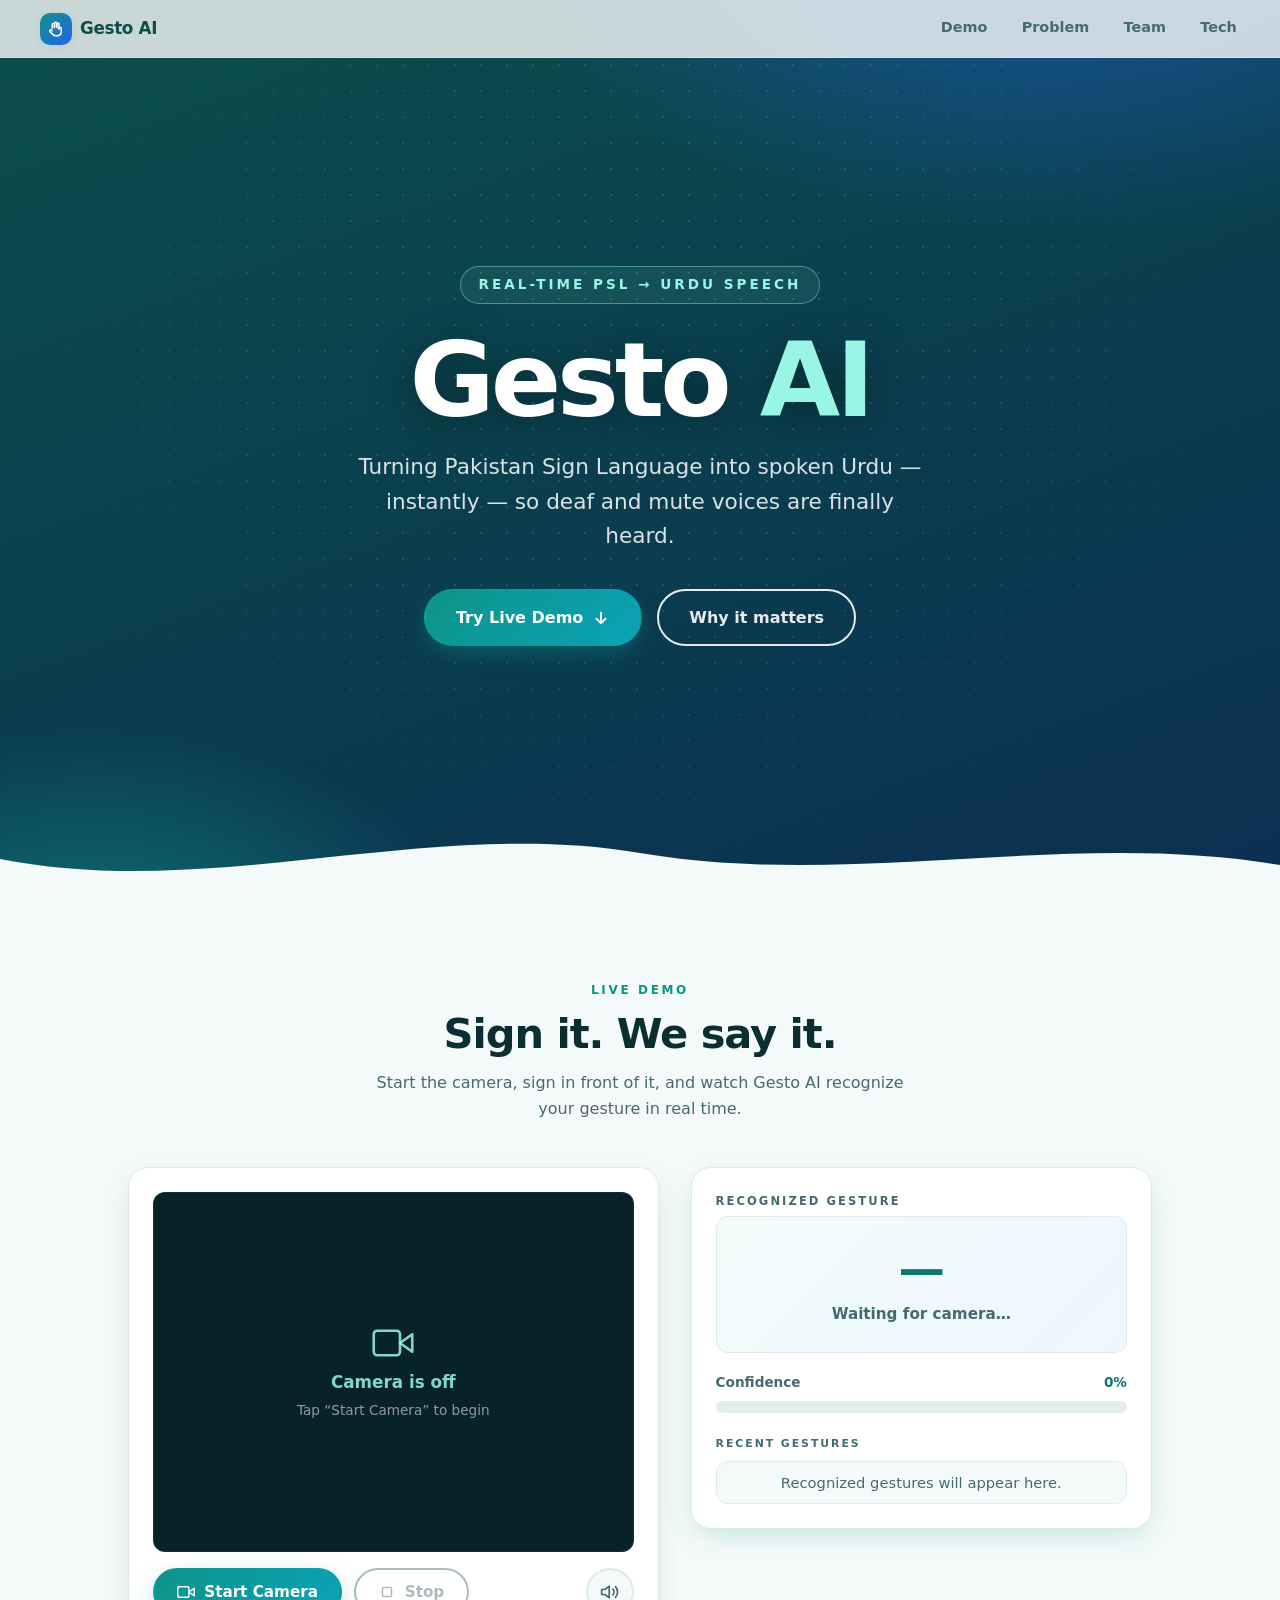
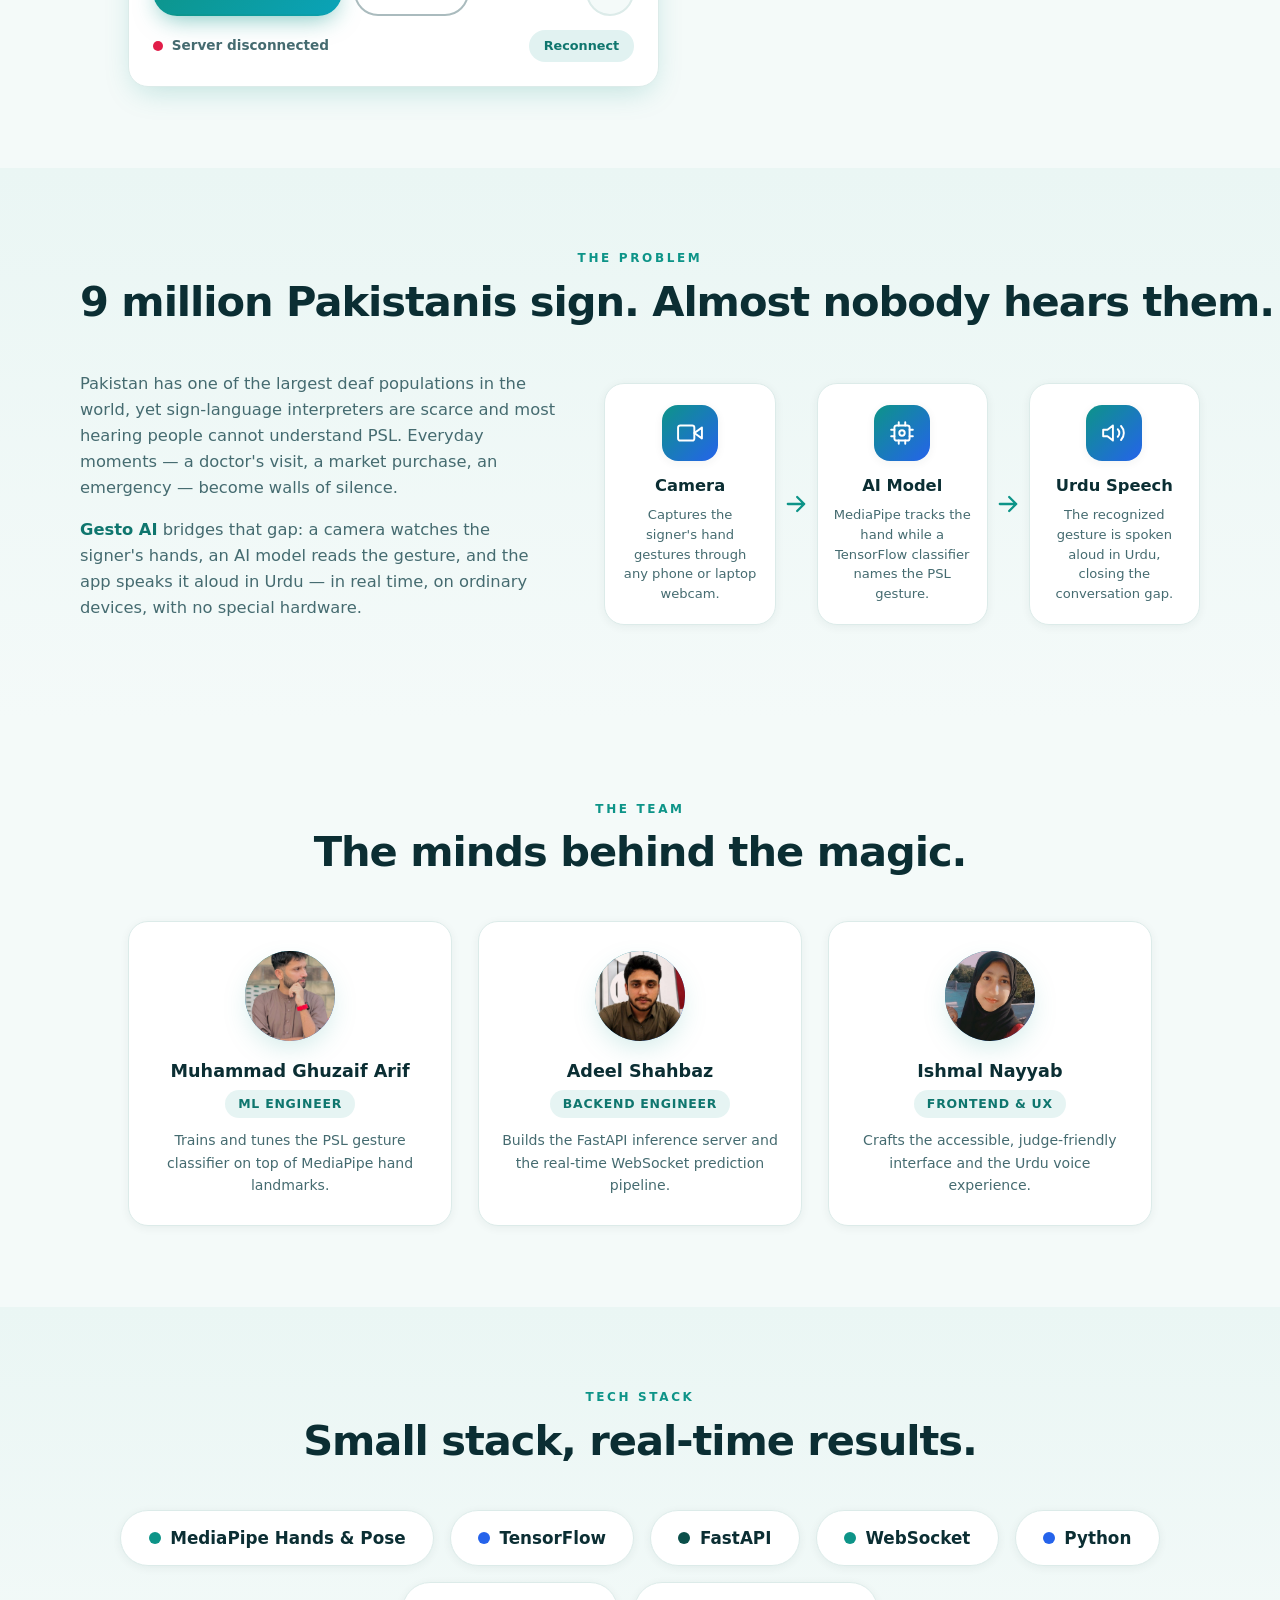
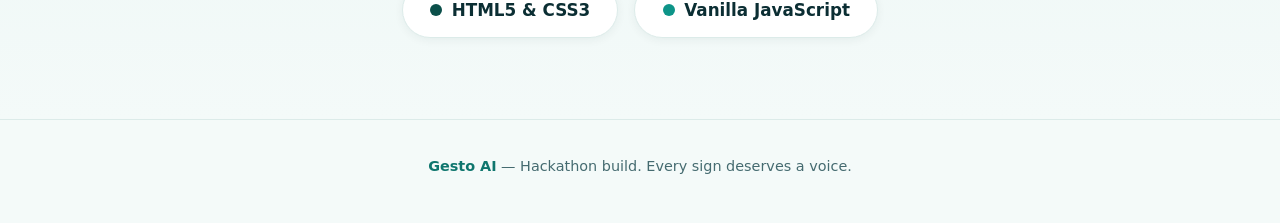
==== chat-1/gesto-ai/frontend/index.html @ 79ace266 "Initial commit - Gesto AI project" ====
<!DOCTYPE html>
<html lang="en">
<head>
  <meta charset="UTF-8" />
  <meta name="viewport" content="width=device-width, initial-scale=1.0, viewport-fit=cover" />
  <meta name="description" content="Gesto AI — real-time Pakistan Sign Language to Urdu speech translation for deaf and mute individuals." />
  <title>Gesto AI — Pakistan Sign Language to Urdu Speech</title>
  <link rel="stylesheet" href="style.css" />
</head>
<body>

  <!-- ============ STICKY NAV ============ -->
  <header class="nav">
    <a class="nav__brand" href="#hero" aria-label="Gesto AI home">
      <span class="nav__brand-mark" aria-hidden="true">
        <svg viewBox="0 0 24 24" width="18" height="18" fill="none" stroke="currentColor" stroke-width="2" stroke-linecap="round" stroke-linejoin="round">
          <path d="M7 11V6a1.5 1.5 0 0 1 3 0v4"/>
          <path d="M10 10V4.5a1.5 1.5 0 0 1 3 0V10"/>
          <path d="M13 10V5.5a1.5 1.5 0 0 1 3 0V12"/>
          <path d="M16 12v-1a1.5 1.5 0 0 1 3 0v4c0 3.5-2.5 6-6 6h-1c-2 0-3.2-.7-4.3-1.8L4 15.5c-.6-.6-.6-1.5 0-2.1.6-.6 1.5-.6 2.1 0L7 14.3"/>
        </svg>
      </span>
      Gesto&nbsp;AI
    </a>
    <nav class="nav__links" aria-label="Sections">
      <a href="#demo">Demo</a>
      <a href="#about">Problem</a>
      <a href="#team">Team</a>
      <a href="#tech">Tech</a>
    </nav>
  </header>

  <main>

    <!-- ============ 1. HERO ============ -->
    <section id="hero" class="hero" aria-labelledby="hero-title">
      <div class="hero__bg" aria-hidden="true"></div>

      <div class="hero__content">
        <p class="hero__eyebrow reveal">Real-time PSL &rarr; Urdu Speech</p>
        <h1 id="hero-title" class="hero__title reveal d1">Gesto <span>AI</span></h1>
        <p class="hero__tagline reveal d2">
          Turning Pakistan Sign Language into spoken Urdu — instantly —
          so deaf and mute voices are finally heard.
        </p>
        <div class="hero__actions reveal d3">
          <a href="#demo" class="btn btn--primary" id="hero-cta">
            Try Live Demo
            <svg viewBox="0 0 24 24" width="18" height="18" fill="none" stroke="currentColor" stroke-width="2.5" stroke-linecap="round" stroke-linejoin="round" aria-hidden="true"><path d="M12 5v14m0 0 6-6m-6 6-6-6"/></svg>
          </a>
          <a href="#about" class="btn btn--ghost">Why it matters</a>
        </div>
      </div>

      <div class="hero__wave" aria-hidden="true">
        <svg viewBox="0 0 1440 90" preserveAspectRatio="none"><path d="M0,48 C240,90 480,6 720,42 C960,78 1200,18 1440,54 L1440,90 L0,90 Z" fill="var(--surface)"/></svg>
      </div>
    </section>

    <!-- ============ 2. LIVE DEMO ============ -->
    <section id="demo" class="section demo" aria-labelledby="demo-title">
      <div class="section__head">
        <p class="section__eyebrow">Live Demo</p>
        <h2 id="demo-title" class="section__title">Sign it. We say it.</h2>
        <p class="section__sub">Start the camera, sign in front of it, and watch Gesto AI recognize your gesture in real time.</p>
      </div>

      <div class="demo__grid">

        <!-- Camera panel -->
        <div class="panel demo__camera-panel">
          <div class="demo__camera">
            <video id="webcam" autoplay playsinline muted aria-label="Webcam preview of the signer"></video>
            <div class="demo__camera-overlay" id="camera-placeholder">
              <svg viewBox="0 0 24 24" width="42" height="42" fill="none" stroke="currentColor" stroke-width="1.5" stroke-linecap="round" stroke-linejoin="round" aria-hidden="true">
                <path d="M23 7l-7 5 7 5V7z"/><rect x="1" y="5" width="15" height="14" rx="2"/>
              </svg>
              <p>Camera is off</p>
              <span>Tap “Start Camera” to begin</span>
            </div>
            <div class="demo__scanline" id="scanline" aria-hidden="true"></div>
          </div>

          <div class="demo__controls">
            <button id="start-camera" class="btn btn--primary btn--tap">
              <svg viewBox="0 0 24 24" width="18" height="18" fill="none" stroke="currentColor" stroke-width="2" stroke-linecap="round" stroke-linejoin="round" aria-hidden="true"><path d="M23 7l-7 5 7 5V7z"/><rect x="1" y="5" width="15" height="14" rx="2"/></svg>
              Start Camera
            </button>
            <button id="stop-camera" class="btn btn--ghost btn--tap" disabled>
              <svg viewBox="0 0 24 24" width="18" height="18" fill="none" stroke="currentColor" stroke-width="2" stroke-linecap="round" stroke-linejoin="round" aria-hidden="true"><rect x="6" y="6" width="12" height="12" rx="2"/></svg>
              Stop
            </button>
            <button id="speaker-btn" class="speaker-btn" aria-label="Toggle Urdu voice output" aria-pressed="false" title="Urdu voice off">
              <svg viewBox="0 0 24 24" width="20" height="20" fill="none" stroke="currentColor" stroke-width="2" stroke-linecap="round" stroke-linejoin="round" aria-hidden="true">
                <path d="M11 5 6 9H2v6h4l5 4V5z"/><path class="speaker-wave" d="M15.5 8.5a5 5 0 0 1 0 7"/><path class="speaker-wave" d="M18.5 5.5a9.5 9.5 0 0 1 0 13"/>
              </svg>
              <span class="speaker-btn__tip" role="tooltip">Toggle Urdu voice</span>
            </button>
          </div>

          <p class="demo__conn" id="conn-status" role="status">
            <span class="conn-dot" id="conn-dot"></span>
            <span id="conn-text">Server disconnected</span>
            <button id="reconnect-btn" class="conn-retry" hidden>Reconnect</button>
          </p>
        </div>

        <!-- Results panel -->
        <div class="panel demo__results-panel">
          <p class="results__label">Recognized Gesture</p>

          <div class="results__gesture-wrap" aria-live="polite">
            <p class="results__gesture" id="gesture-name">&mdash;</p>
            <p class="results__status" id="status-line">Waiting for camera&hellip;</p>
          </div>

          <div class="results__confidence">
            <div class="results__confidence-head">
              <span>Confidence</span>
              <span id="confidence-pct" class="results__pct">0%</span>
            </div>
            <div class="progress" role="progressbar" aria-label="Recognition confidence"
                 aria-valuemin="0" aria-valuemax="100" aria-valuenow="0" id="progress-wrap">
              <div class="progress__fill" id="progress-fill"></div>
            </div>
          </div>

          <div class="results__history">
            <p class="results__label results__label--small">Recent Gestures</p>
            <ul class="history-list" id="history-list" aria-live="polite">
              <li class="history-list__empty" id="history-empty">Recognized gestures will appear here.</li>
            </ul>
          </div>
        </div>

      </div>
    </section>

    <!-- ============ 3. PROBLEM / ABOUT ============ -->
    <section id="about" class="section section--alt" aria-labelledby="about-title">
      <div class="section__head">
        <p class="section__eyebrow">The Problem</p>
        <h2 id="about-title" class="section__title">9 million Pakistanis sign. Almost nobody hears them.</h2>
      </div>

      <div class="about__grid">
        <div class="about__text">
          <p>
            Pakistan has one of the largest deaf populations in the world, yet sign-language
            interpreters are scarce and most hearing people cannot understand PSL. Everyday
            moments — a doctor's visit, a market purchase, an emergency — become walls of silence.
          </p>
          <p>
            <strong>Gesto AI</strong> bridges that gap: a camera watches the signer's hands, an
            AI model reads the gesture, and the app speaks it aloud in Urdu — in real time,
            on ordinary devices, with no special hardware.
          </p>
        </div>

        <ol class="steps" aria-label="How Gesto AI works">
          <li class="step">
            <div class="step__icon" aria-hidden="true">
              <svg viewBox="0 0 24 24" width="26" height="26" fill="none" stroke="currentColor" stroke-width="1.8" stroke-linecap="round" stroke-linejoin="round"><path d="M23 7l-7 5 7 5V7z"/><rect x="1" y="5" width="15" height="14" rx="2"/></svg>
            </div>
            <h3>Camera</h3>
            <p>Captures the signer's hand gestures through any phone or laptop webcam.</p>
          </li>
          <li class="step-arrow" aria-hidden="true">
            <svg viewBox="0 0 24 24" width="28" height="28" fill="none" stroke="currentColor" stroke-width="2" stroke-linecap="round" stroke-linejoin="round"><path d="M5 12h14m0 0-6-6m6 6-6 6"/></svg>
          </li>
          <li class="step">
            <div class="step__icon" aria-hidden="true">
              <svg viewBox="0 0 24 24" width="26" height="26" fill="none" stroke="currentColor" stroke-width="1.8" stroke-linecap="round" stroke-linejoin="round"><rect x="5" y="5" width="14" height="14" rx="2"/><path d="M9 2v3M15 2v3M9 19v3M15 19v3M2 9h3M2 15h3M19 9h3M19 15h3"/><circle cx="12" cy="12" r="2.5"/></svg>
            </div>
            <h3>AI Model</h3>
            <p>MediaPipe tracks the hand while a TensorFlow classifier names the PSL gesture.</p>
          </li>
          <li class="step-arrow" aria-hidden="true">
            <svg viewBox="0 0 24 24" width="28" height="28" fill="none" stroke="currentColor" stroke-width="2" stroke-linecap="round" stroke-linejoin="round"><path d="M5 12h14m0 0-6-6m6 6-6 6"/></svg>
          </li>
          <li class="step">
            <div class="step__icon" aria-hidden="true">
              <svg viewBox="0 0 24 24" width="26" height="26" fill="none" stroke="currentColor" stroke-width="1.8" stroke-linecap="round" stroke-linejoin="round"><path d="M11 5 6 9H2v6h4l5 4V5z"/><path d="M15.5 8.5a5 5 0 0 1 0 7"/><path d="M18.5 5.5a9.5 9.5 0 0 1 0 13"/></svg>
            </div>
            <h3>Urdu Speech</h3>
            <p>The recognized gesture is spoken aloud in Urdu, closing the conversation gap.</p>
          </li>
        </ol>
      </div>
    </section>

    
        <!-- ============ 4. TEAM ============ -->
    <section id="team" class="section" aria-labelledby="team-title">
      <div class="section__head">
        <p class="section__eyebrow">The Team</p>
        <h2 id="team-title" class="section__title">The minds behind the magic.</h2>
      </div>

      <div class="team__grid">
        <article class="member">
          <div class="member__avatar">
            <img src="team/ghuzaif.jpeg" alt="Muhammad Ghuzaif Arif" />
          </div>
          <h3>Muhammad Ghuzaif Arif</h3>
          <p class="member__role">ML Engineer</p>
          <p class="member__desc">Trains and tunes the PSL gesture classifier on top of MediaPipe hand landmarks.</p>
        </article>
        <article class="member">
          <div class="member__avatar">
            <img src="team/adeel.jpeg" alt="Adeel Shahbaz" />
          </div>
          <h3>Adeel Shahbaz</h3>
          <p class="member__role">Backend Engineer</p>
          <p class="member__desc">Builds the FastAPI inference server and the real-time WebSocket prediction pipeline.</p>
        </article>
        <article class="member">
          <div class="member__avatar">
            <img src="team/ishmal.jpeg" alt="Ishmal Nayyab" />
          </div>
          <h3>Ishmal Nayyab</h3>
          <p class="member__role">Frontend &amp; UX</p>
          <p class="member__desc">Crafts the accessible, judge-friendly interface and the Urdu voice experience.</p>
        </article>
      </div>
    </section>

         <!-- ============ 5. TECH STACK ============ -->
    <section id="tech" class="section section--alt" aria-labelledby="tech-title">
      <div class="section__head">
        <p class="section__eyebrow">Tech Stack</p>
        <h2 id="tech-title" class="section__title">Small stack, real-time results.</h2>
      </div>
      <ul class="badges" aria-label="Technologies used">
        <li class="badge"><span class="badge__dot badge__dot--teal" aria-hidden="true"></span>MediaPipe Hands &amp; Pose</li>
        <li class="badge"><span class="badge__dot badge__dot--blue" aria-hidden="true"></span>TensorFlow</li>
        <li class="badge"><span class="badge__dot badge__dot--deep" aria-hidden="true"></span>FastAPI</li>
        <li class="badge"><span class="badge__dot badge__dot--teal" aria-hidden="true"></span>WebSocket</li>
        <li class="badge"><span class="badge__dot badge__dot--blue" aria-hidden="true"></span>Python</li>
        <li class="badge"><span class="badge__dot badge__dot--deep" aria-hidden="true"></span>HTML5 &amp; CSS3</li>
        <li class="badge"><span class="badge__dot badge__dot--teal" aria-hidden="true"></span>Vanilla JavaScript</li>
      </ul>
    </section>
  </main>
  <footer class="footer">
    <p><strong>Gesto AI</strong> &mdash; Hackathon build. Every sign deserves a voice.</p>
  </footer>
  <script src="script.js"></script>
</body>
</html>
---- chat-1/gesto-ai/frontend/style.css ----
/* ==========================================================================
   Gesto AI — hackathon single-page frontend
   Palette: calming teal / ocean blue on white. System fonts (offline-safe).
   ========================================================================== */

/* ---------- Design tokens ---------- */
:root {
  --ink: #0b2e33;            /* deep teal-black text */
  --ink-soft: #456b70;       /* secondary text */
  --teal: #0d9488;           /* primary teal */
  --teal-deep: #0f766e;      /* dark teal */
  --teal-dark: #0b4f4a;      /* hero gradient end */
  --blue: #2563eb;           /* ocean blue accent */
  --aqua: #99f6e4;           /* pale teal accent */
  --surface: #f4faf9;        /* page background */
  --card: #ffffff;
  --line: #dcebe9;
  --danger: #e11d48;
  --amber: #d97706;
  --radius: 20px;
  --radius-sm: 12px;
  --shadow-sm: 0 2px 10px rgba(11, 46, 51, 0.06);
  --shadow-md: 0 10px 30px -8px rgba(13, 148, 136, 0.25);
  --shadow-lg: 0 24px 60px -20px rgba(11, 46, 51, 0.35);
  --font-body: "Segoe UI", system-ui, -apple-system, "Helvetica Neue",
               "Noto Sans", Arial, sans-serif;
  --font-display: "Segoe UI Variable Display", "Segoe UI", system-ui,
                  -apple-system, "Helvetica Neue", Arial, sans-serif;
}

/* ---------- Base ---------- */
* { box-sizing: border-box; margin: 0; padding: 0; }

html { scroll-behavior: smooth; }

body {
  font-family: var(--font-body);
  background: var(--surface);
  color: var(--ink);
  line-height: 1.6;
  -webkit-font-smoothing: antialiased;
  overflow-x: hidden;
}

img, svg { display: block; }

::selection { background: var(--aqua); color: var(--teal-dark); }

a { color: inherit; text-decoration: none; }

:focus-visible {
  outline: 3px solid var(--blue);
  outline-offset: 3px;
  border-radius: 6px;
}

/* ---------- Sticky nav ---------- */
.nav {
  position: fixed;
  inset: 0 0 auto 0;
  z-index: 50;
  display: flex;
  align-items: center;
  justify-content: space-between;
  gap: 1rem;
  padding: 0.65rem clamp(1rem, 4vw, 2.5rem);
  background: rgba(255, 255, 255, 0.78);
  backdrop-filter: blur(12px);
  -webkit-backdrop-filter: blur(12px);
  border-bottom: 1px solid rgba(220, 235, 233, 0.6);
}

.nav__brand {
  display: inline-flex;
  align-items: center;
  gap: 0.5rem;
  font-family: var(--font-display);
  font-weight: 800;
  font-size: 1.05rem;
  letter-spacing: -0.02em;
  color: var(--teal-dark);
}

.nav__brand-mark {
  display: grid;
  place-items: center;
  width: 32px;
  height: 32px;
  border-radius: 10px;
  color: #fff;
  background: linear-gradient(135deg, var(--teal), var(--blue));
  box-shadow: var(--shadow-sm);
}

.nav__links { display: flex; gap: clamp(0.75rem, 2.5vw, 1.75rem); }

.nav__links a {
  font-size: 0.9rem;
  font-weight: 600;
  color: var(--ink-soft);
  padding: 0.35rem 0.2rem;
  border-bottom: 2px solid transparent;
  transition: color 0.2s ease, border-color 0.2s ease;
}

.nav__links a:hover { color: var(--teal-deep); border-color: var(--teal); }

/* ---------- Hero ---------- */
.hero {
  position: relative;
  min-height: 100svh;
  display: grid;
  place-items: center;
  text-align: center;
  padding: clamp(5rem, 12vh, 8rem) clamp(1rem, 5vw, 3rem) 6rem;
  color: #fff;
  isolation: isolate;
}

.hero__bg {
  position: absolute;
  inset: 0;
  z-index: -1;
  background:
    radial-gradient(60rem 34rem at 82% -10%, rgba(37, 99, 235, 0.55), transparent 60%),
    radial-gradient(44rem 30rem at 8% 110%, rgba(20, 184, 166, 0.5), transparent 55%),
    linear-gradient(160deg, var(--teal-dark) 0%, #0a3d4f 55%, #0c2f52 100%);
}

.hero__bg::after {
  /* faint dotted texture for depth */
  content: "";
  position: absolute;
  inset: 0;
  background-image: radial-gradient(rgba(255, 255, 255, 0.14) 1px, transparent 1.6px);
  background-size: 26px 26px;
  mask-image: radial-gradient(ellipse at 50% 40%, black 20%, transparent 75%);
  -webkit-mask-image: radial-gradient(ellipse at 50% 40%, black 20%, transparent 75%);
}

.hero__content { max-width: 860px; }

.hero__eyebrow {
  display: inline-block;
  font-size: clamp(0.72rem, 1.6vw, 0.85rem);
  font-weight: 700;
  letter-spacing: 0.22em;
  text-transform: uppercase;
  color: var(--aqua);
  border: 1px solid rgba(153, 246, 228, 0.4);
  background: rgba(153, 246, 228, 0.08);
  padding: 0.45rem 1.1rem;
  border-radius: 999px;
  margin-bottom: 1.4rem;
}

.hero__title {
  font-family: var(--font-display);
  font-size: clamp(3.2rem, 11vw, 6.5rem);
  font-weight: 800;
  letter-spacing: -0.04em;
  line-height: 1.02;
  margin-bottom: 1.1rem;
  text-shadow: 0 6px 40px rgba(0, 0, 0, 0.35);
}

.hero__title span { color: var(--aqua); }

.hero__tagline {
  font-size: clamp(1.05rem, 2.6vw, 1.35rem);
  color: rgba(255, 255, 255, 0.85);
  max-width: 42ch;
  margin: 0 auto 2.2rem;
}

.hero__actions {
  display: flex;
  flex-wrap: wrap;
  justify-content: center;
  gap: 0.9rem;
}

.hero__wave {
  position: absolute;
  left: 0;
  right: 0;
  bottom: -1px;
  line-height: 0;
}

.hero__wave svg { width: 100%; height: clamp(40px, 8vw, 90px); }

/* ---------- Buttons ---------- */
.btn {
  display: inline-flex;
  align-items: center;
  gap: 0.55rem;
  font-family: var(--font-body);
  font-weight: 700;
  font-size: 1rem;
  border: 2px solid transparent;
  border-radius: 999px;
  padding: 0.85rem 1.9rem;
  cursor: pointer;
  transition: transform 0.18s ease, box-shadow 0.18s ease,
              background 0.18s ease, color 0.18s ease;
  -webkit-tap-highlight-color: transparent;
}

.btn:active { transform: translateY(1px) scale(0.985); }

.btn--primary {
  color: #fff;
  background: linear-gradient(135deg, var(--teal), #0aa3b8);
  box-shadow: 0 8px 24px -6px rgba(13, 148, 136, 0.55);
}

.btn--primary:hover { transform: translateY(-2px); box-shadow: 0 14px 30px -8px rgba(13, 148, 136, 0.65); }

.btn--ghost {
  color: inherit;
  border-color: currentColor;
  background: transparent;
}

.hero .btn--ghost { color: rgba(255, 255, 255, 0.9); }
.hero .btn--ghost:hover { background: rgba(255, 255, 255, 0.12); }

.btn--tap { min-height: 48px; font-size: 0.95rem; padding: 0.7rem 1.4rem; }

.btn:disabled {
  opacity: 0.45;
  cursor: not-allowed;
  transform: none;
  box-shadow: none;
}

.demo .btn--ghost { color: var(--ink-soft); }
.demo .btn--ghost:hover:not(:disabled) { background: rgba(13, 148, 136, 0.08); }

/* ---------- Sections (shared) ---------- */
.section {
  padding: clamp(4rem, 9vh, 6.5rem) clamp(1rem, 5vw, 3rem);
  max-width: 1120px;
  margin: 0 auto;
  scroll-margin-top: 70px;
}

.section--alt {
  max-width: none;
  background: linear-gradient(180deg, #eaf6f4 0%, var(--surface) 100%);
}

.section--alt > * { max-width: 1120px; margin-left: auto; margin-right: auto; }

.section__head { text-align: center; margin-bottom: clamp(2rem, 5vh, 3.2rem); }

.section__eyebrow {
  font-size: 0.75rem;
  font-weight: 700;
  letter-spacing: 0.22em;
  text-transform: uppercase;
  color: var(--teal);
  margin-bottom: 0.6rem;
}

.section__title {
  font-family: var(--font-display);
  font-size: clamp(1.7rem, 5vw, 2.6rem);
  font-weight: 800;
  letter-spacing: -0.025em;
  line-height: 1.15;
  color: var(--ink);
  max-width: 100%;
  margin: 0 auto;
  white-space: nowrap;
}

.section__sub {
  color: var(--ink-soft);
  max-width: 52ch;
  margin: 0.8rem auto 0;
}

/* ---------- Demo ---------- */
.demo__grid {
  display: grid;
  grid-template-columns: minmax(0, 1.15fr) minmax(0, 1fr);
  gap: clamp(1.2rem, 3vw, 2rem);
  align-items: start;
}

.panel {
  background: var(--card);
  border: 1px solid var(--line);
  border-radius: var(--radius);
  box-shadow: var(--shadow-md);
  padding: clamp(1rem, 2.5vw, 1.5rem);
}

/* Camera feed */
.demo__camera {
  position: relative;
  aspect-ratio: 4 / 3;
  border-radius: var(--radius-sm);
  overflow: hidden;
  background: #07222a;
  box-shadow: inset 0 0 0 1px rgba(255, 255, 255, 0.06);
}

#webcam {
  width: 100%;
  height: 100%;
  object-fit: cover;
  /* Mirrored for display ONLY — capture always reads raw video data */
  transform: scaleX(-1);
}

.demo__camera-overlay {
  position: absolute;
  inset: 0;
  display: grid;
  place-content: center;
  justify-items: center;
  gap: 0.3rem;
  text-align: center;
  color: rgba(153, 246, 228, 0.85);
  transition: opacity 0.35s ease;
}

.demo__camera-overlay p { font-weight: 700; font-size: 1.05rem; }
.demo__camera-overlay span { font-size: 0.85rem; color: rgba(255, 255, 255, 0.55); }
.demo__camera-overlay.is-hidden { opacity: 0; pointer-events: none; }

.demo__scanline {
  position: absolute;
  left: 6%;
  right: 6%;
  top: 0;
  height: 3px;
  border-radius: 3px;
  background: linear-gradient(90deg, transparent, var(--aqua), transparent);
  box-shadow: 0 0 18px 2px rgba(153, 246, 228, 0.7);
  opacity: 0;
}

.demo__scanline.is-scanning {
  opacity: 0.9;
  animation: scan 2.6s ease-in-out infinite;
}

@keyframes scan {
  0%, 100% { top: 8%; }
  50% { top: 90%; }
}

/* Camera controls */
.demo__controls {
  display: flex;
  align-items: center;
  gap: 0.7rem;
  margin-top: 1rem;
}

.speaker-btn {
  position: relative;
  margin-left: auto;
  display: grid;
  place-items: center;
  width: 48px;
  height: 48px;
  border-radius: 50%;
  border: 2px solid var(--line);
  background: var(--surface);
  color: var(--ink-soft);
  cursor: pointer;
  transition: all 0.2s ease;
  -webkit-tap-highlight-color: transparent;
}

.speaker-btn:hover { border-color: var(--teal); color: var(--teal-deep); }

.speaker-btn.is-active {
  background: linear-gradient(135deg, var(--teal), #0aa3b8);
  border-color: transparent;
  color: #fff;
  box-shadow: 0 0 0 5px rgba(13, 148, 136, 0.18);
}

.speaker-btn.is-active .speaker-wave { animation: soundwave 1.1s ease-in-out infinite; }
.speaker-btn.is-active .speaker-wave:last-of-type { animation-delay: 0.18s; }

@keyframes soundwave { 0%, 100% { opacity: 1; } 50% { opacity: 0.25; } }

.speaker-btn__tip {
  position: absolute;
  bottom: calc(100% + 10px);
  right: 0;
  white-space: nowrap;
  font-size: 0.75rem;
  font-weight: 600;
  color: #fff;
  background: var(--ink);
  padding: 0.35rem 0.7rem;
  border-radius: 8px;
  opacity: 0;
  transform: translateY(4px);
  pointer-events: none;
  transition: opacity 0.2s ease, transform 0.2s ease;
}

.speaker-btn:hover .speaker-btn__tip,
.speaker-btn:focus-visible .speaker-btn__tip { opacity: 1; transform: translateY(0); }

/* Connection status */
.demo__conn {
  display: flex;
  align-items: center;
  gap: 0.55rem;
  margin-top: 0.9rem;
  font-size: 0.85rem;
  font-weight: 600;
  color: var(--ink-soft);
}

.conn-dot {
  width: 10px;
  height: 10px;
  border-radius: 50%;
  background: #94a3b8;
  flex-shrink: 0;
  transition: background 0.3s ease;
}

.conn-dot.is-connected { background: #10b981; box-shadow: 0 0 0 4px rgba(16, 185, 129, 0.18); animation: pulse 1.8s ease-in-out infinite; }
.conn-dot.is-connecting { background: var(--amber); }
.conn-dot.is-disconnected { background: var(--danger); }

@keyframes pulse {
  0%, 100% { box-shadow: 0 0 0 3px rgba(16, 185, 129, 0.22); }
  50% { box-shadow: 0 0 0 7px rgba(16, 185, 129, 0.08); }
}

.conn-retry {
  margin-left: auto;
  font: inherit;
  font-weight: 700;
  font-size: 0.8rem;
  color: var(--teal-deep);
  background: rgba(13, 148, 136, 0.12);
  border: none;
  border-radius: 999px;
  padding: 0.35rem 0.9rem;
  cursor: pointer;
  transition: background 0.2s ease;
}

.conn-retry:hover { background: rgba(13, 148, 136, 0.22); }

/* Results panel */
.results__label {
  font-size: 0.72rem;
  font-weight: 700;
  letter-spacing: 0.18em;
  text-transform: uppercase;
  color: var(--ink-soft);
  margin-bottom: 0.4rem;
}

.results__label--small { font-size: 0.68rem; margin-bottom: 0.5rem; }

.results__gesture-wrap {
  background: linear-gradient(135deg, #f0fdfa, #eff6ff);
  border: 1px solid var(--line);
  border-radius: var(--radius-sm);
  padding: clamp(1.1rem, 3vw, 1.6rem);
  text-align: center;
  margin-bottom: 1.2rem;
  min-height: 118px;
  display: grid;
  align-content: center;
}

.results__gesture {
  font-family: var(--font-display);
  font-size: clamp(1.9rem, 6vw, 2.9rem);
  font-weight: 800;
  letter-spacing: -0.02em;
  color: var(--teal-deep);
  line-height: 1.15;
  overflow-wrap: anywhere;
}

.results__gesture.flash { animation: gestureflash 0.5s ease; }

@keyframes gestureflash {
  0% { transform: scale(0.92); opacity: 0.4; }
  100% { transform: scale(1); opacity: 1; }
}

.results__status { margin-top: 0.35rem; font-size: 0.95rem; font-weight: 600; color: var(--ink-soft); }

/* Confidence bar */
.results__confidence { margin-bottom: 1.4rem; }

.results__confidence-head {
  display: flex;
  justify-content: space-between;
  font-size: 0.85rem;
  font-weight: 600;
  color: var(--ink-soft);
  margin-bottom: 0.45rem;
}

.results__pct { font-weight: 800; color: var(--teal-deep); font-variant-numeric: tabular-nums; }

.progress {
  height: 12px;
  border-radius: 999px;
  background: #e2efed;
  overflow: hidden;
}

.progress__fill {
  height: 100%;
  width: 0%;
  border-radius: inherit;
  background: linear-gradient(90deg, var(--teal), var(--blue));
  transition: width 0.25s ease;
}

/* History list */
.history-list {
  list-style: none;
  display: flex;
  flex-direction: column;
  gap: 0.45rem;
  max-height: 240px;
  overflow-y: auto;
}

.history-list li {
  display: flex;
  align-items: center;
  gap: 0.7rem;
  background: var(--surface);
  border: 1px solid var(--line);
  border-radius: var(--radius-sm);
  padding: 0.55rem 0.85rem;
  font-size: 0.92rem;
  animation: slidein 0.3s ease;
}

@keyframes slidein {
  from { opacity: 0; transform: translateY(-6px); }
  to { opacity: 1; transform: translateY(0); }
}

.history-list .h-name { font-weight: 700; color: var(--ink); overflow-wrap: anywhere; }
.history-list .h-conf {
  margin-left: auto;
  font-size: 0.78rem;
  font-weight: 700;
  color: var(--teal-deep);
  font-variant-numeric: tabular-nums;
  flex-shrink: 0;
}
.history-list .h-time { font-size: 0.72rem; color: var(--ink-soft); flex-shrink: 0; }

.history-list__empty {
  justify-content: center;
  color: var(--ink-soft);
  font-size: 0.85rem;
  border-style: dashed;
  animation: none;
}

/* ---------- About / steps ---------- */
.about__grid {
  display: grid;
  grid-template-columns: minmax(0, 1fr) minmax(0, 1.25fr);
  gap: clamp(1.5rem, 4vw, 3rem);
  align-items: center;
}

.about__text p { color: var(--ink-soft); margin-bottom: 1rem; font-size: 1.02rem; }
.about__text strong { color: var(--teal-deep); }

.steps {
  list-style: none;
  display: flex;
  align-items: stretch;
  gap: 0.4rem;
}

.step {
  flex: 1;
  background: var(--card);
  border: 1px solid var(--line);
  border-radius: var(--radius);
  padding: 1.3rem 1rem;
  text-align: center;
  box-shadow: var(--shadow-sm);
  transition: transform 0.25s ease, box-shadow 0.25s ease;
}

.step:hover { transform: translateY(-5px); box-shadow: var(--shadow-md); }

.step__icon {
  display: grid;
  place-items: center;
  width: 56px;
  height: 56px;
  margin: 0 auto 0.8rem;
  border-radius: 16px;
  color: #fff;
  background: linear-gradient(135deg, var(--teal), var(--blue));
  box-shadow: var(--shadow-sm);
}

.step h3 { font-size: 1.02rem; font-weight: 800; margin-bottom: 0.35rem; }
.step p { font-size: 0.82rem; color: var(--ink-soft); line-height: 1.5; }

.step-arrow {
  display: grid;
  place-items: center;
  color: var(--teal);
  flex-shrink: 0;
}

/* ---------- Team ---------- */
.team__grid {
  display: grid;
  grid-template-columns: repeat(3, minmax(0, 1fr));
  gap: clamp(1rem, 3vw, 1.6rem);
}

.member {
  background: var(--card);
  border: 1px solid var(--line);
  border-radius: var(--radius);
  padding: 1.8rem 1.4rem;
  text-align: center;
  box-shadow: var(--shadow-sm);
  transition: transform 0.25s ease, box-shadow 0.25s ease;
}

.member:hover { transform: translateY(-5px); box-shadow: var(--shadow-md); }

.member__avatar {
  position: relative;
  width: 90px;
  height: 90px;
  margin: 0 auto 1rem;
  border-radius: 50%;
  overflow: hidden;
  font-weight: 800;
  font-size: 1.3rem;
  color: #fff;
  background: linear-gradient(135deg, var(--teal), var(--blue));
  box-shadow: var(--shadow-md);
  display: flex;
  align-items: center;
  justify-content: center;
}

.member__avatar img {
  position: absolute;
  inset: 0;
  width: 100%;
  height: 100%;
  object-fit: cover;
  object-position: center top;
}

.member h3 { font-size: 1.1rem; font-weight: 800; }

.member__role {
  display: inline-block;
  margin: 0.3rem 0 0.7rem;
  font-size: 0.78rem;
  font-weight: 700;
  letter-spacing: 0.06em;
  text-transform: uppercase;
  color: var(--teal-deep);
  background: rgba(13, 148, 136, 0.1);
  padding: 0.25rem 0.8rem;
  border-radius: 999px;
}

.member__desc { font-size: 0.88rem; color: var(--ink-soft); }

/* ---------- Tech badges ---------- */
.badges {
  list-style: none;
  display: flex;
  flex-wrap: wrap;
  justify-content: center;
  gap: 1rem;
}

.badge {
  display: inline-flex;
  align-items: center;
  gap: 0.6rem;
  background: var(--card);
  border: 1px solid var(--line);
  border-radius: 999px;
  padding: 0.85rem 1.7rem;
  font-weight: 700;
  font-size: 1.05rem;
  color: var(--ink);
  box-shadow: var(--shadow-sm);
  transition: transform 0.2s ease, box-shadow 0.2s ease;
}

.badge:hover { transform: translateY(-3px); box-shadow: var(--shadow-md); }

.badge__dot { width: 12px; height: 12px; border-radius: 50%; }
.badge__dot--teal { background: var(--teal); }
.badge__dot--blue { background: var(--blue); }
.badge__dot--deep { background: var(--teal-dark); }

/* ---------- Footer ---------- */
.footer {
  text-align: center;
  padding: 2.2rem 1rem 2.8rem;
  color: var(--ink-soft);
  font-size: 0.9rem;
  border-top: 1px solid var(--line);
}

.footer strong { color: var(--teal-deep); }

/* ---------- Reveal-on-scroll ---------- */
.reveal {
  opacity: 0;
  transform: translateY(22px);
  animation: rise 0.8s cubic-bezier(0.22, 1, 0.36, 1) forwards;
}

.d1 { animation-delay: 0.12s; }
.d2 { animation-delay: 0.24s; }
.d3 { animation-delay: 0.38s; }

@keyframes rise {
  to { opacity: 1; transform: translateY(0); }
}

.scroll-reveal { opacity: 0; transform: translateY(26px); transition: opacity 0.7s ease, transform 0.7s cubic-bezier(0.22, 1, 0.36, 1); }
.scroll-reveal.is-visible { opacity: 1; transform: translateY(0); }

/* ---------- Responsive ---------- */
@media (max-width: 900px) {
  .demo__grid { grid-template-columns: 1fr; }
  .about__grid { grid-template-columns: 1fr; }
  .team__grid { grid-template-columns: 1fr; max-width: 420px; margin: 0 auto; }

  .steps { flex-direction: column; align-items: center; }
  .step { width: 100%; max-width: 380px; }
  .step-arrow svg { transform: rotate(90deg); }
}

@media (max-width: 560px) {
  .nav__links a { font-size: 0.8rem; }
  .demo__controls { flex-wrap: wrap; }
  .demo__controls .btn { flex: 1; justify-content: center; }
  .speaker-btn { margin-left: 0; }
  .hero { padding-top: 6.5rem; }
}

/* ---------- Reduced motion ---------- */
@media (prefers-reduced-motion: reduce) {
  html { scroll-behavior: auto; }
  *, *::before, *::after {
    animation-duration: 0.01ms !important;
    animation-iteration-count: 1 !important;
    transition-duration: 0.01ms !important;
  }
  .reveal, .scroll-reveal { opacity: 1; transform: none; }
}
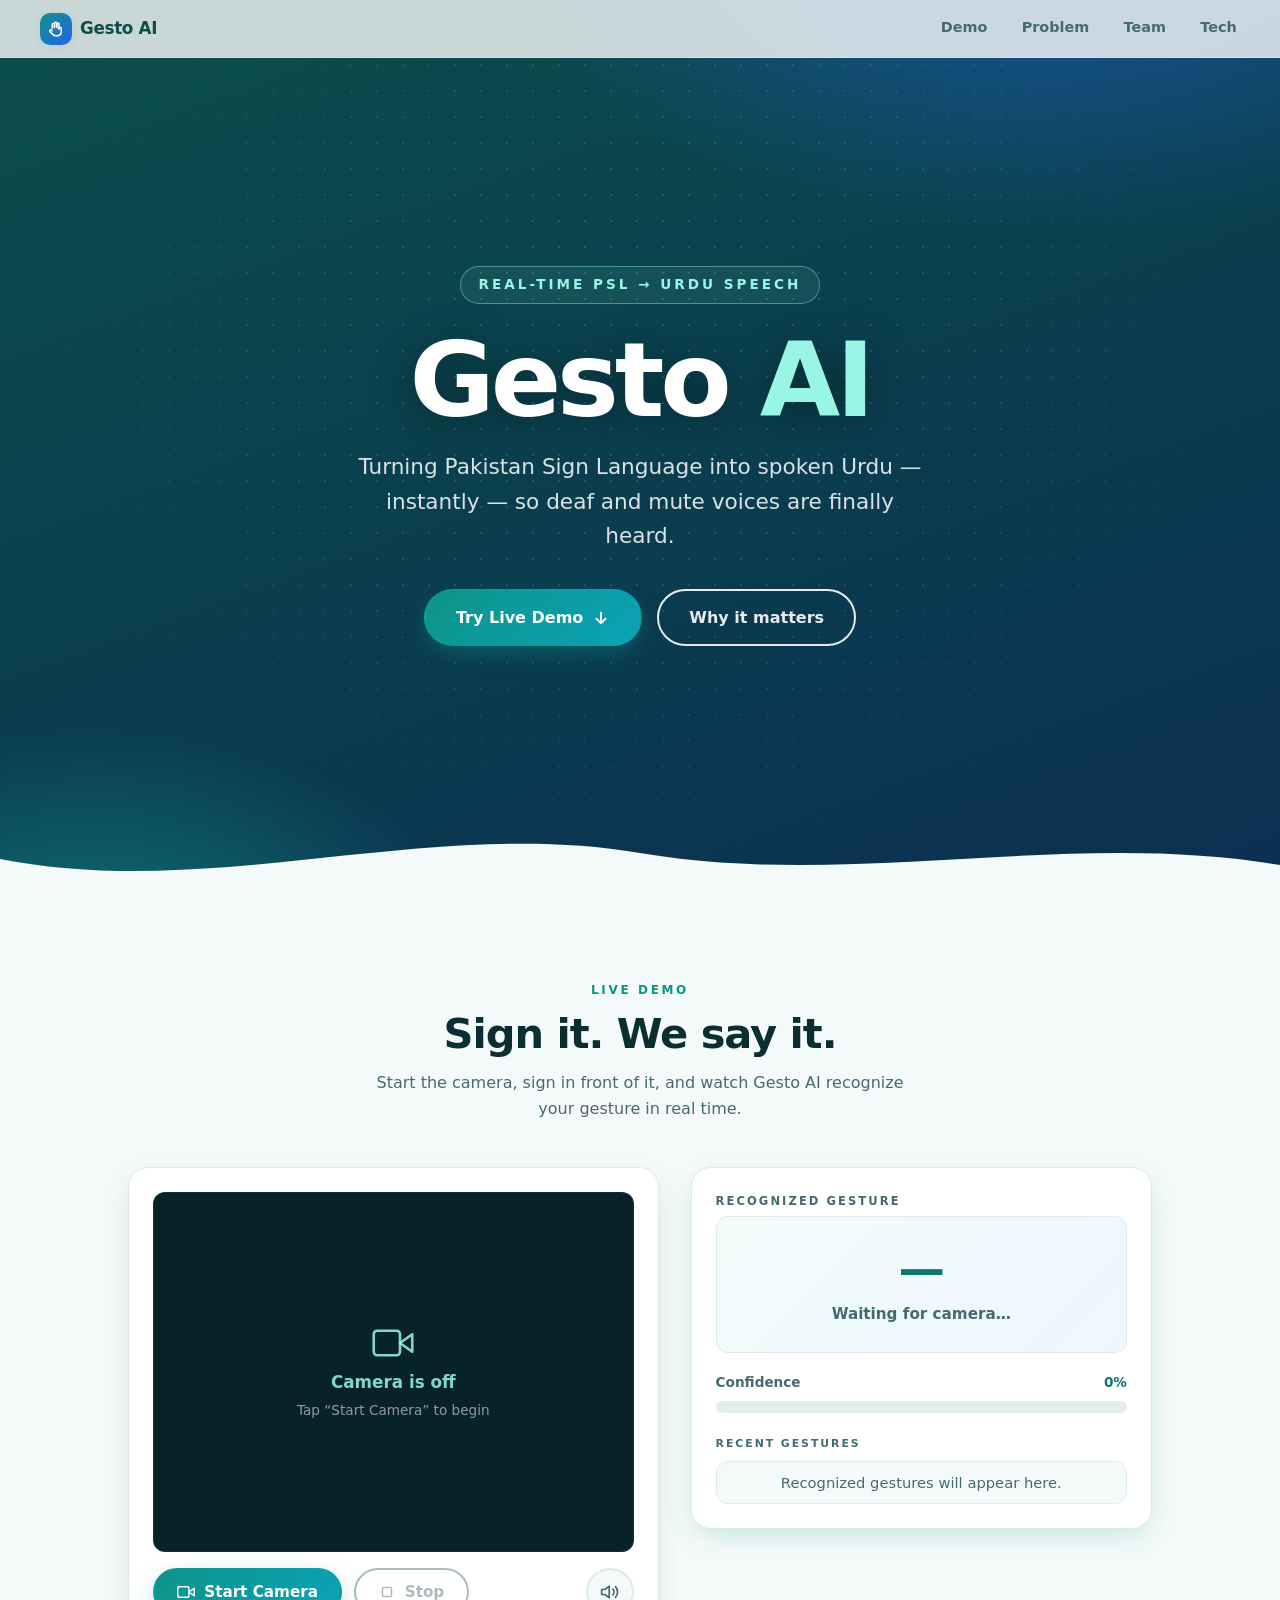
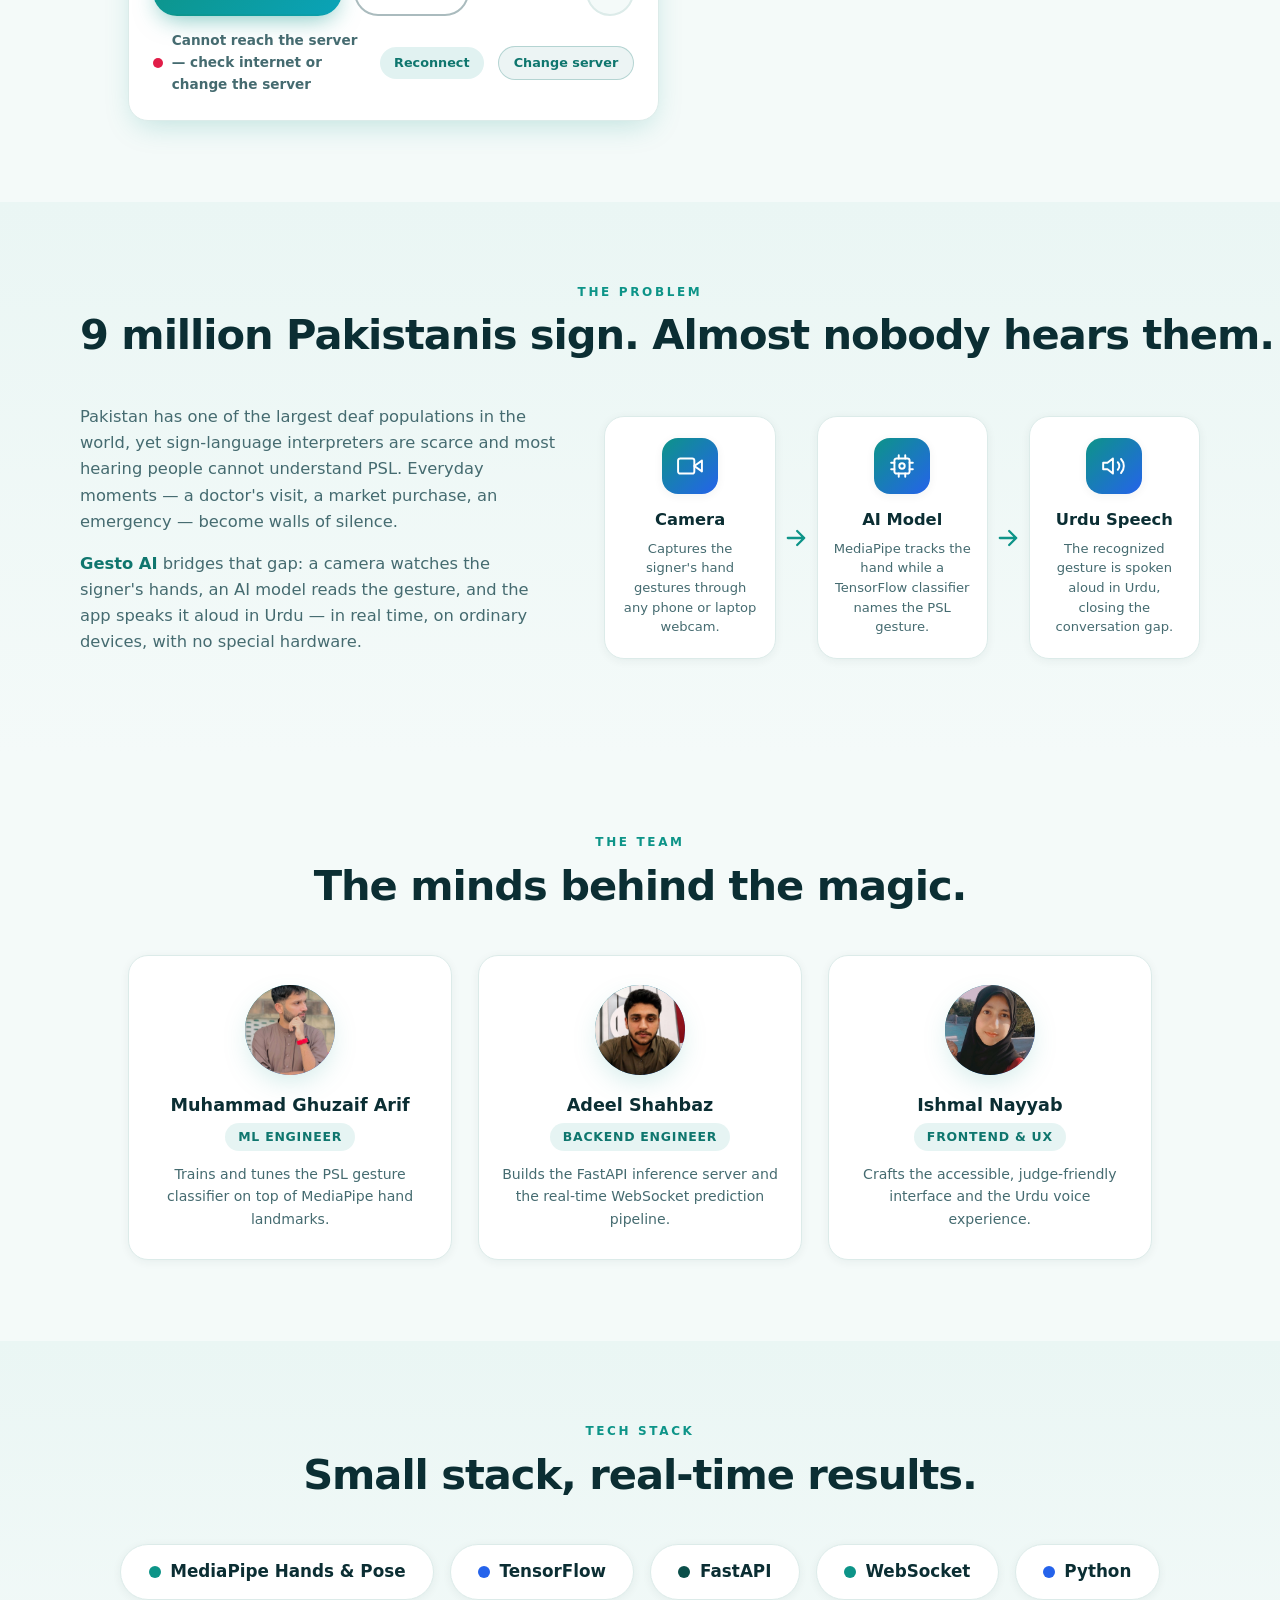
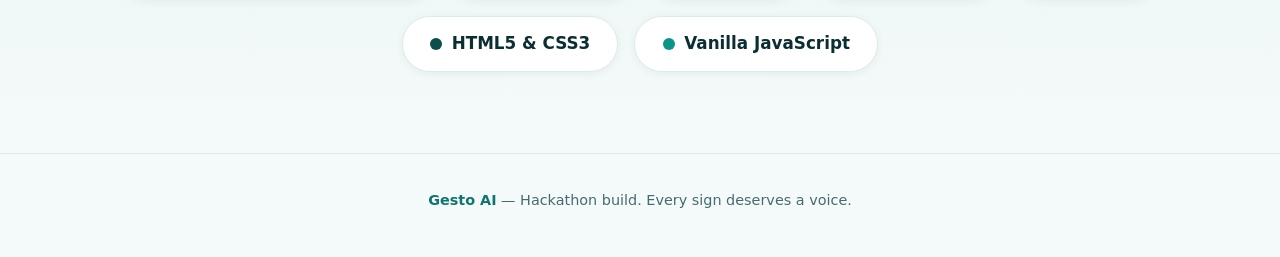
==== commit 264b886f: "feat: repointable web backend + one-click backend redeploy web - resolve the backend at runtime: ?ba" ====
--- a/chat-1/gesto-ai/frontend/index.html
+++ b/chat-1/gesto-ai/frontend/index.html
@@ -102,6 +102,7 @@
             <span class="conn-dot" id="conn-dot"></span>
             <span id="conn-text">Server disconnected</span>
             <button id="reconnect-btn" class="conn-retry" hidden>Reconnect</button>
+            <button id="change-server-btn" class="conn-retry" hidden>Change server</button>
           </p>
         </div>
 
--- a/chat-1/gesto-ai/frontend/style.css
+++ b/chat-1/gesto-ai/frontend/style.css
@@ -416,12 +416,15 @@
 .demo__conn {
   display: flex;
   align-items: center;
+  flex-wrap: wrap;
   gap: 0.55rem;
   margin-top: 0.9rem;
   font-size: 0.85rem;
   font-weight: 600;
   color: var(--ink-soft);
 }
+
+#conn-text { flex: 1 1 12rem; }
 
 .conn-dot {
   width: 10px;
@@ -443,6 +446,7 @@
 
 .conn-retry {
   margin-left: auto;
+  white-space: nowrap;
   font: inherit;
   font-weight: 700;
   font-size: 0.8rem;
@@ -456,6 +460,12 @@
 }
 
 .conn-retry:hover { background: rgba(13, 148, 136, 0.22); }
+
+#change-server-btn {
+  margin-left: 0.35rem;
+  background: rgba(15, 118, 110, 0.08);
+  border: 1px solid rgba(15, 118, 110, 0.25);
+}
 
 /* Results panel */
 .results__label {
